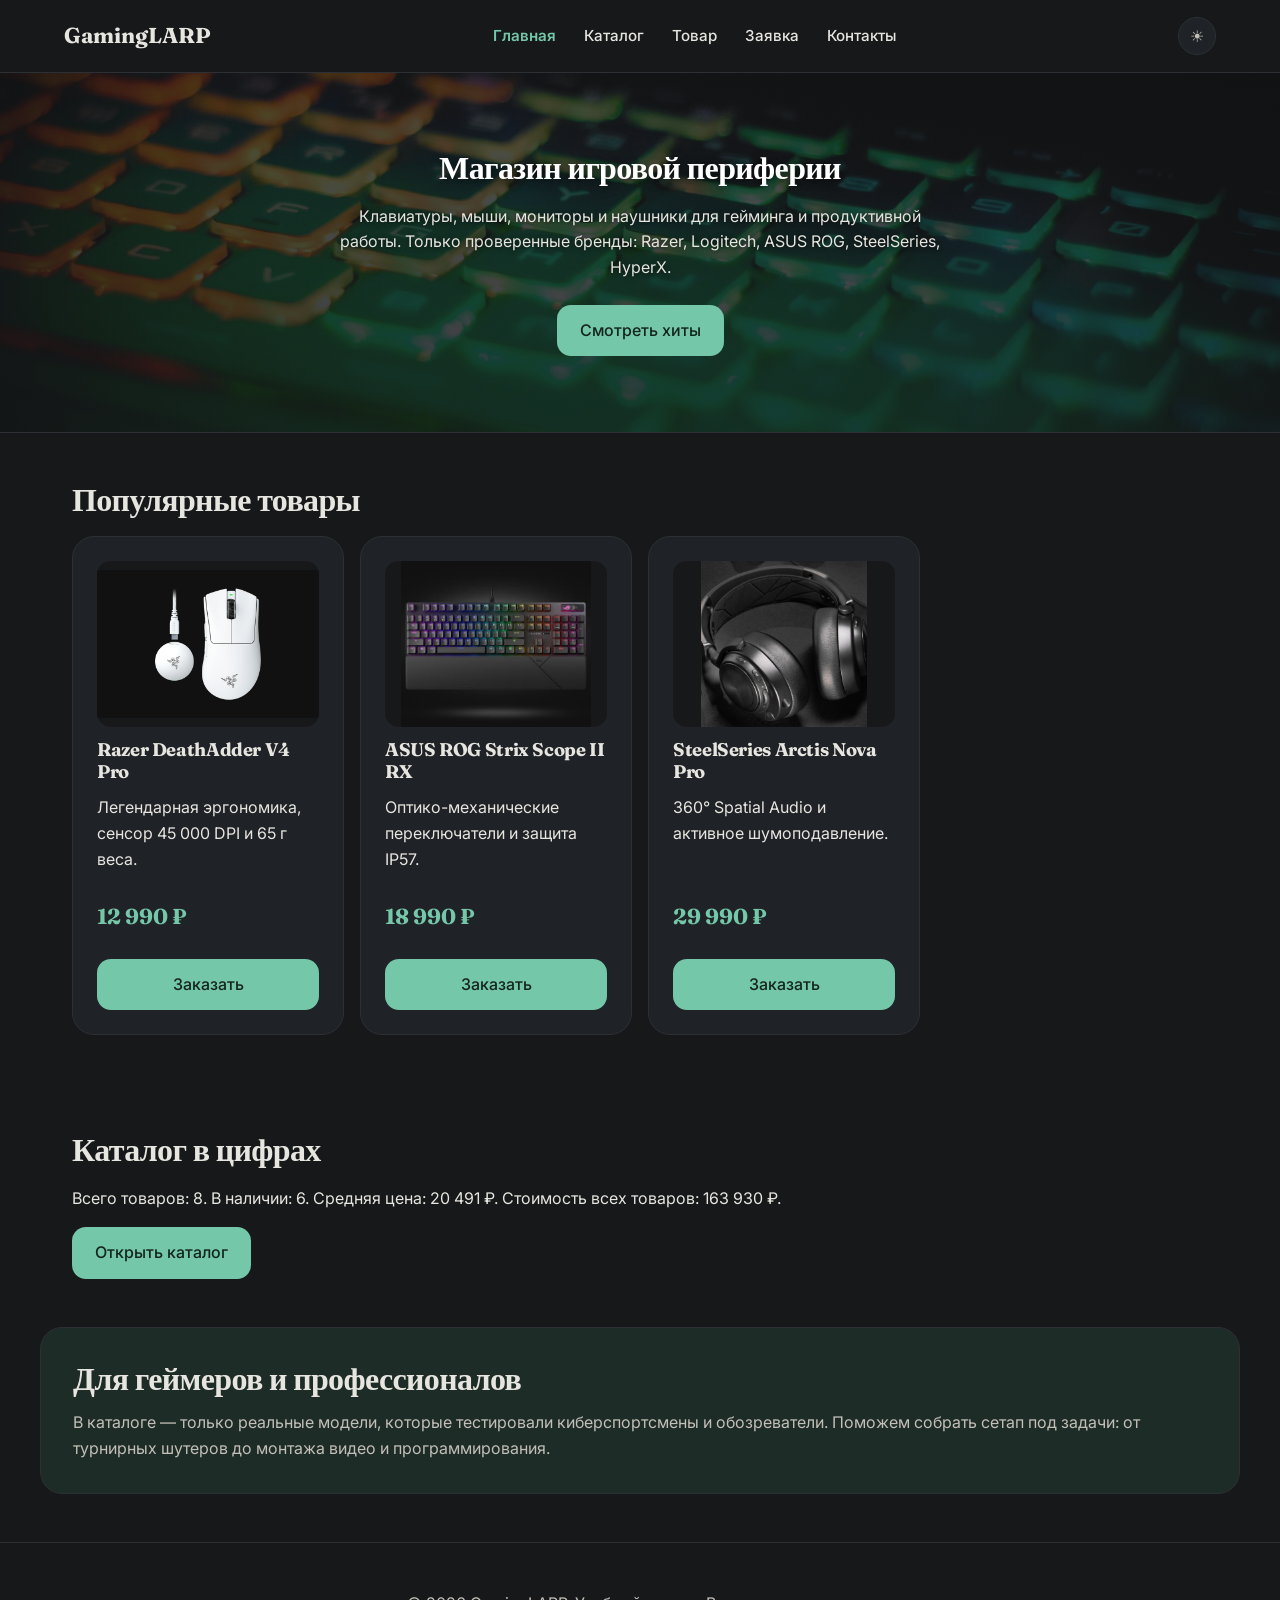
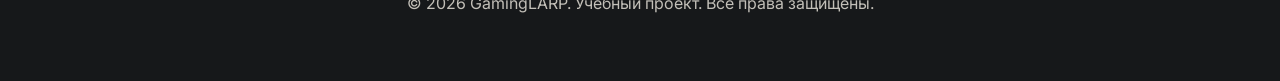
==== index.html @ b8dd520a "feat: complete JavaScript shop coursework" ====
<!doctype html>
<html lang="ru">
  <head>
    <meta charset="UTF-8" />
    <meta name="viewport" content="width=device-width, initial-scale=1.0" />
    <title>Магазин игровой периферии</title>
    <link href="https://fonts.googleapis.com/css2?family=Inter:wght@400;500;600&family=Fraunces:opsz,wght@9..144,700&display=swap" rel="stylesheet" />
    <link rel="stylesheet" href="css/style.css" />
    <link rel="stylesheet" href="css/responsive.css" />
    <script src="js/data.js" defer></script>
    <script src="js/catalog.js" defer></script>
    <script src="js/validation.js" defer></script>
    <script src="js/main.js" defer></script>
  </head>
  <body>
    <a class="skip-link" href="#main">Перейти к основному содержимому</a>
    
    <header class="site-header">
      <div class="site-header__inner">
        <a class="site-header__logo" href="index.html">GamingLARP</a>
        <nav class="site-nav" aria-label="Основная навигация">
          <ul class="site-nav__list">
            <li><a class="site-nav__link site-nav__link--active" href="index.html" aria-current="page">Главная</a></li>
            <li><a class="site-nav__link" href="catalog.html">Каталог</a></li>
            <li><a class="site-nav__link" href="product.html">Товар</a></li>
            <li><a class="site-nav__link" href="order.html?product=3">Заявка</a></li>
            <li><a class="site-nav__link" href="contacts.html">Контакты</a></li>
          </ul>
        </nav>
        <button class="theme-toggle" type="button" data-theme-toggle aria-label="Переключить тему">
          <span class="theme-toggle__icon" aria-hidden="true">☾</span>
        </button>
      </div>
    </header>

    <main id="main">
     
      <section class="hero">
        <h1>Магазин игровой периферии</h1>
        <p>Клавиатуры, мыши, мониторы и наушники для гейминга и продуктивной работы. Только проверенные бренды: Razer, Logitech, ASUS ROG, SteelSeries, HyperX.</p>
        <a class="button" href="#popular">Смотреть хиты</a>
      </section>

    
      <section class="section" id="popular">
        <h2>Популярные товары</h2>

        <div class="products-grid">

          <article class="product-card" data-product-id="mouse-razer-da">
            <img src="images/mouse-razer.jpg" alt="Игровая мышь Razer" loading="lazy" class="product-card__image" />
            <h3 class="product-card__title">Razer DeathAdder V4 Pro</h3>
            <p class="product-card__description">
              Легендарная эргономика, сенсор 45 000 DPI и 65 г веса.
            </p>
            <p class="product-card__price">12 990 ₽</p>
            <a href="order.html?product=1" class="button">Заказать</a>
          </article>

          <article class="product-card" data-product-id="keyboard-asus-rog">
            <img src="images/keyboard-asus.jpg" alt="Клавиатура ASUS ROG" loading="lazy" class="product-card__image" />
            <h3 class="product-card__title">ASUS ROG Strix Scope II RX</h3>
            <p class="product-card__description">
              Оптико-механические переключатели и защита IP57.
            </p>
            <p class="product-card__price">18 990 ₽</p>
            <a href="order.html?product=7" class="button">Заказать</a>
          </article>

        
          <article class="product-card" data-product-id="headset-steelseries">
            <img src="images/headset-steelseries.jpg" alt="Наушники SteelSeries" loading="lazy" class="product-card__image" />
            <h3 class="product-card__title">SteelSeries Arctis Nova Pro</h3>
            <p class="product-card__description">
              360° Spatial Audio и активное шумоподавление.
            </p>
            <p class="product-card__price">29 990 ₽</p>
            <a href="order.html?product=undefined" class="button">Заказать</a>
          </article>
        </div>
      </section>

      
      <section class="section" aria-labelledby="stats-title"><h2 id="stats-title">Каталог в цифрах</h2><p data-product-statistics></p><a class="button" href="catalog.html">Открыть каталог</a></section>
      <aside class="aside-info">
        <h2>Для геймеров и профессионалов</h2>
        <p>
          В каталоге — только реальные модели, которые тестировали
          киберспортсмены и обозреватели. Поможем собрать сетап под задачи: от
          турнирных шутеров до монтажа видео и программирования.
        </p>
      </aside>
    </main>

    <footer>
      <p>&copy; 2026 GamingLARP. Учебный проект. Все права защищены.</p>
    </footer>
  </body>
</html>
---- css/style.css ----
:root {
  --color-bg: #faf8f5;
  --color-surface: #ffffff;
  --color-text: #2b2a28;
  --color-muted: #6b6862;
  --color-border: #e5e0d8;
  
  --color-primary: #2f6f5e;
  --color-btn-text: #ffffff; 
  --color-primary-dark: #245448;
  --color-primary-soft: #e6f0ec;
  
  --radius-sm: 8px;
  --radius-md: 14px;
  --radius-lg: 22px;
  --radius-pill: 999px;
  
  --shadow-sm: 0 1px 2px rgba(43, 42, 40, 0.06);
  --shadow-md: 0 6px 20px rgba(43, 42, 40, 0.08);
  --shadow-lg: 0 14px 40px rgba(43, 42, 40, 0.12);
  
  --space-1: 4px;
  --space-2: 8px;
  --space-3: 12px;
  --space-4: 16px;
  --space-5: 24px;
  --space-6: 32px;
  --space-7: 48px;
  --space-8: 64px;
  
  --font-sans: "Inter", "Segoe UI", system-ui, sans-serif;
  --font-display: "Fraunces", "Georgia", serif;
  
  --container: 1200px;
}

/* Тёмная тема */
:root[data-theme="dark"] {
  --color-bg: #16181a;
  --color-surface: #1f2226;
  --color-text: #e7e5e0;
 --color-muted: #c2bfb8;
  --color-border: #2c3034;
  
  --color-primary: #74c7a8;
  --color-primary-dark: #9adfc4;
  --color-primary-soft: #1e2c27;
  
  --shadow-sm: 0 1px 2px rgba(0, 0, 0, 0.5);
  --shadow-md: 0 6px 20px rgba(0, 0, 0, 0.55);
  --shadow-lg: 0 14px 40px rgba(0, 0, 0, 0.65);
}

/* База */
*,
*::before,
*::after {
  box-sizing: border-box;
}

html {
  scroll-behavior: smooth;
}

body {
  margin: 0;
  font-family: var(--font-sans);
  font-size: 16px;
  line-height: 1.6;
  background: var(--color-bg);
  color: var(--color-text);
  -webkit-font-smoothing: antialiased;
  
  /* Прижимаем футер к низу */
  min-height: 100vh;
  display: flex;
  flex-direction: column;
}

main {
  flex: 1;
}

img {
  max-width: 100%;
  display: block;
}

a {
  color: var(--color-primary);
  text-decoration: none;
  transition: color 0.2s;
}

a:hover {
  color: var(--color-primary-dark);
}

h1, h2, h3, h4 {
  font-family: var(--font-display);
  font-weight: 700;
  line-height: 1.2;
  letter-spacing: -0.02em;
  margin: 0 0 var(--space-4);
  color: var(--color-text);
}

h1 {
  font-size: clamp(2rem, 4vw, 3rem);
}

h2 {
  font-size: clamp(1.5rem, 2.5vw, 2rem);
}

p {
  margin: 0 0 var(--space-4);
}

/* Доступность */
:focus-visible {
  outline: 3px solid var(--color-primary);
  outline-offset: 2px;
}

.sr-only {
  position: absolute;
  width: 1px;
  height: 1px;
  padding: 0;
  margin: -1px;
  overflow: hidden;
  clip: rect(0, 0, 0, 0);
  border: 0;
}

.skip-link {
  position: absolute;
  left: 16px;
  top: -100px;
  z-index: 1000;
  padding: 8px 12px;
  color: #ffffff;
  background-color: #111111;
  border-radius: 6px;
  text-decoration: none;
}

.skip-link:focus {
  top: 16px;
}

/* Контейнеры и кнопки */
.section {
  max-width: var(--container);
  margin: 0 auto;
  padding: var(--space-7) var(--space-5);
}

.button {
  display: inline-flex;
  align-items: center;
  justify-content: center;
  gap: var(--space-2);
  padding: 12px 22px;
  font: inherit;
  font-weight: 500;
  color: #ffffff;
  background: var(--color-primary);
  border: 1px solid transparent;
  border-radius: var(--radius-md);
  cursor: pointer;
  text-decoration: none;
  transition: background 0.2s, transform 0.15s;
}

.button:hover {
  background: var(--color-primary-dark);
  transform: translateY(-1px);
}

/* Шапка */
.site-header {
  position: sticky;
  top: 0;
  z-index: 50;
  background: var(--color-bg);
  border-bottom: 1px solid var(--color-border);
}

.site-header__inner {
  max-width: var(--container);
  margin: 0 auto;
  padding: var(--space-4) var(--space-5);
  display: flex;
  align-items: center;
  justify-content: space-between;
  gap: var(--space-5);
}

.site-header__logo {
  font-family: var(--font-display);
  font-weight: 700;
  font-size: 1.35rem;
  color: var(--color-text);
}

.site-nav__list {
  list-style: none;
  margin: 0;
  padding: 0;
  display: flex;
  align-items: center;
  gap: var(--space-1);
}

.site-nav__link {
  display: inline-block;
  padding: 8px 14px;
  border-radius: var(--radius-sm);
  color: var(--color-text);
  font-weight: 500;
}

.site-nav__link:hover {
  background: var(--color-primary-soft);
}

.site-nav__link--active {
  color: var(--color-primary);
  font-weight: 600;
}

/* Кнопка темы */
.theme-toggle {
  display: inline-grid;
  place-items: center;
  width: 38px;
  height: 38px;
  padding: 0;
  font-size: 1rem;
  color: var(--color-muted);
  background: var(--color-surface);
  border: 1px solid var(--color-border);
  border-radius: var(--radius-pill);
  cursor: pointer;
}

.theme-toggle:hover {
  color: var(--color-primary);
  border-color: var(--color-primary);
}

/* Hero */
.hero {
  position: relative;
  min-height: 60vh;
  display: flex;
  flex-direction: column;
  align-items: center;
  justify-content: center;
  text-align: center;
  padding: var(--space-8) var(--space-5);
  border-bottom: 1px solid var(--color-border);
  background-image: linear-gradient(rgba(22, 24, 26, 0.75), rgba(22, 24, 26, 0.85)), url("../images/hero-bg.jpg");
  background-size: cover;
  background-position: center;
  background-attachment: fixed;
}

.hero h1 {
  margin-bottom: var(--space-4);
  color: #ffffff;
  text-shadow: 0 2px 10px rgba(0, 0, 0, 0.6);
}

.hero p {
  max-width: 620px;
  margin: 0 auto var(--space-5);
  color: #e7e5e0;
  font-size: 1.05rem;
  text-shadow: 0 1px 5px rgba(0, 0, 0, 0.6);
}

/* Сетка товаров и карточки */
.products-grid {
  display: grid;
  grid-template-columns: repeat(auto-fill, minmax(240px, 1fr));
  gap: var(--space-5);
}

.product-card {
  display: flex;
  flex-direction: column;
  gap: var(--space-3);
  padding: var(--space-5);
  background: var(--color-surface);
  border: 1px solid var(--color-border);
  border-radius: var(--radius-lg);
  transition: transform 0.2s;
}

.product-card:hover {
  transform: translateY(-4px);
}

.product-card__image {
  border-radius: var(--radius-md);
  aspect-ratio: 4 / 3;
  object-fit: contain;
  background: var(--color-bg);
}

.product-card__title {
  margin: 0;
  font-size: 1.15rem;
}

.product-card__price {
  margin: auto 0 var(--space-3);
  font-family: var(--font-display);
  font-size: 1.35rem;
  font-weight: 700;
  color: var(--color-primary);
}

/* Каталог */
.catalog-layout {
  max-width: var(--container);
  margin: 0 auto;
  padding: var(--space-6) var(--space-5);
  display: grid;
  grid-template-columns: 260px 1fr;
  gap: var(--space-6);
  align-items: start;
}

.catalog-filters {
  padding: var(--space-5);
  background: var(--color-surface);
  border: 1px solid var(--color-border);
  border-radius: var(--radius-lg);
}

.filters-form {
  display: grid;
  gap: var(--space-4);
}

.filters-form fieldset {
  border: none;
  padding: 0;
  display: grid;
  gap: var(--space-2);
}

.filters-form label {
  display: flex;
  align-items: center;
  gap: var(--space-2);
  cursor: pointer;
}

/* Таблицы */
.table-wrapper {
  overflow-x: auto;
  width: 100%;
  margin-bottom: var(--space-4);
  border: 1px solid var(--color-border);
  border-radius: var(--radius-md);
}

.product-table {
  width: 100%;
  border-collapse: collapse;
  min-width: 400px;
}

.product-table th,
.product-table td {
  padding: 12px;
  border-bottom: 1px solid var(--color-border);
  text-align: left;
}

.product-table th {
  width: 40%;
  color: var(--color-muted);
  font-weight: 500;
}

/* Формы */
.order-form {
  display: grid;
  gap: var(--space-4);
}

.form-field {
  display: grid;
  gap: var(--space-2);
}

.form-field input,
.form-field select,
.form-field textarea {
  width: 100%;
  padding: 10px 12px;
  font: inherit;
  border: 1px solid var(--color-border);
  border-radius: var(--radius-sm);
  background: var(--color-bg);
  color: var(--color-text);
}

.form-actions {
  display: flex;
  gap: var(--space-3);
  border-top: 1px solid var(--color-border);
  padding-top: var(--space-4);
}

.form-actions button {
  padding: 11px 20px;
  border-radius: var(--radius-md);
  border: none;
  background: var(--color-primary);
  color: #ffffff;
  cursor: pointer;
}

/* Инфо-блок и подвал */
.aside-info {
  max-width: var(--container);
  margin: 0 auto var(--space-7);
  padding: var(--space-6);
  background: var(--color-primary-soft);
  border-radius: var(--radius-lg);
  border: 1px solid var(--color-border);
}

.aside-info h2 {
  margin-bottom: var(--space-3);
}

.aside-info p {
  margin: 0;
  color: var(--color-muted);
}

footer {
  padding: var(--space-7) var(--space-5);
  text-align: center;
  color: var(--color-muted);
  border-top: 1px solid var(--color-border);
}
---- css/responsive.css ----
body {
  overflow-x: hidden; 
}

.section {
  padding-inline: 16px;
  padding-block: 24px;
}


.site-header__inner {
  flex-direction: column;
  align-items: center;
  gap: 16px;
  padding-block: 16px;
}

.site-nav__list {
  flex-direction: row;
  flex-wrap: wrap;
  justify-content: center;
  gap: 8px;
}

.site-nav__link {
  display: block;
  padding: 8px 12px;
  font-size: 0.95rem;
}


.products-grid {
  grid-template-columns: 1fr;
  gap: 16px;
}

.catalog-layout {
  display: flex;
  flex-direction: column;
  gap: 24px;
}

.catalog-filters {
  position: static;
  width: 100%;
}


.order-form {
  grid-template-columns: 1fr;
}

.form-actions {
  flex-direction: column-reverse;
}

.form-actions button {
  width: 100%;
}


.hero {
  background-attachment: scroll;
  min-height: 40vh;
}

.hero h1 {
  font-size: 2rem;
}

.hero p {
  font-size: 1rem;
}


@media (min-width: 640px) {
  .section {
    padding-inline: 24px;
  }

  .products-grid {
    grid-template-columns: repeat(2, minmax(0, 1fr));
  }

  .form-actions {
    flex-direction: row;
  }

  .form-actions button {
    width: auto;
  }
}


@media (min-width: 768px) {
  .site-header__inner {
    flex-direction: row;
    justify-content: space-between;
  }

  .site-nav__list {
    flex-wrap: nowrap;
    gap: 4px;
  }

  .order-form {
    grid-template-columns: repeat(2, minmax(0, 1fr));
  }

  .form-field--wide {
    grid-column: 1 / -1;
  }
}


@media (min-width: 1024px) {
  .section {
    padding-inline: 32px;
    padding-block: 48px;
  }

  .products-grid {
    grid-template-columns: repeat(3, minmax(0, 1fr));
  }

  .catalog-layout {
    display: grid;
    grid-template-columns: 260px minmax(0, 1fr);
    align-items: start;
  }

  .catalog-filters {
    position: sticky;
    top: 90px;
  }
}


@media (min-width: 1280px) {
  .products-grid {
    grid-template-columns: repeat(4, minmax(0, 1fr));
  }
}
/* Дополнения КР №4 */
[hidden] { display: none !important; }
.catalog-heading { padding-bottom: 0; width: 100%; }
.catalog-products, .catalog-products .product-card { min-width: 0; width: 100%; }
.catalog-products { overflow-wrap: anywhere; }
.catalog-products .products-grid { grid-template-columns: repeat(auto-fit, minmax(min(100%, 220px), 1fr)); }
.button:disabled { opacity: .65; cursor: default; transform: none; }
.field-error { color: #b3261e; }
:root[data-theme="dark"] .field-error { color: #ffb4ab; }
[aria-invalid="true"] { border-color: #b3261e; }
.consent-label { display: flex; gap: 8px; align-items: center; }
.consent-label input { width: auto; }
.form-message { margin: 0; }
.form-actions { grid-column: 1 / -1; }
:root[data-theme="dark"] .button, :root[data-theme="dark"] .form-actions button { color: #14251f; }
@media (max-width: 639px) { .catalog-layout { padding-inline: 16px; } }
@media (prefers-reduced-motion: reduce) { html { scroll-behavior: auto; } *, *::before, *::after { transition: none !important; } }
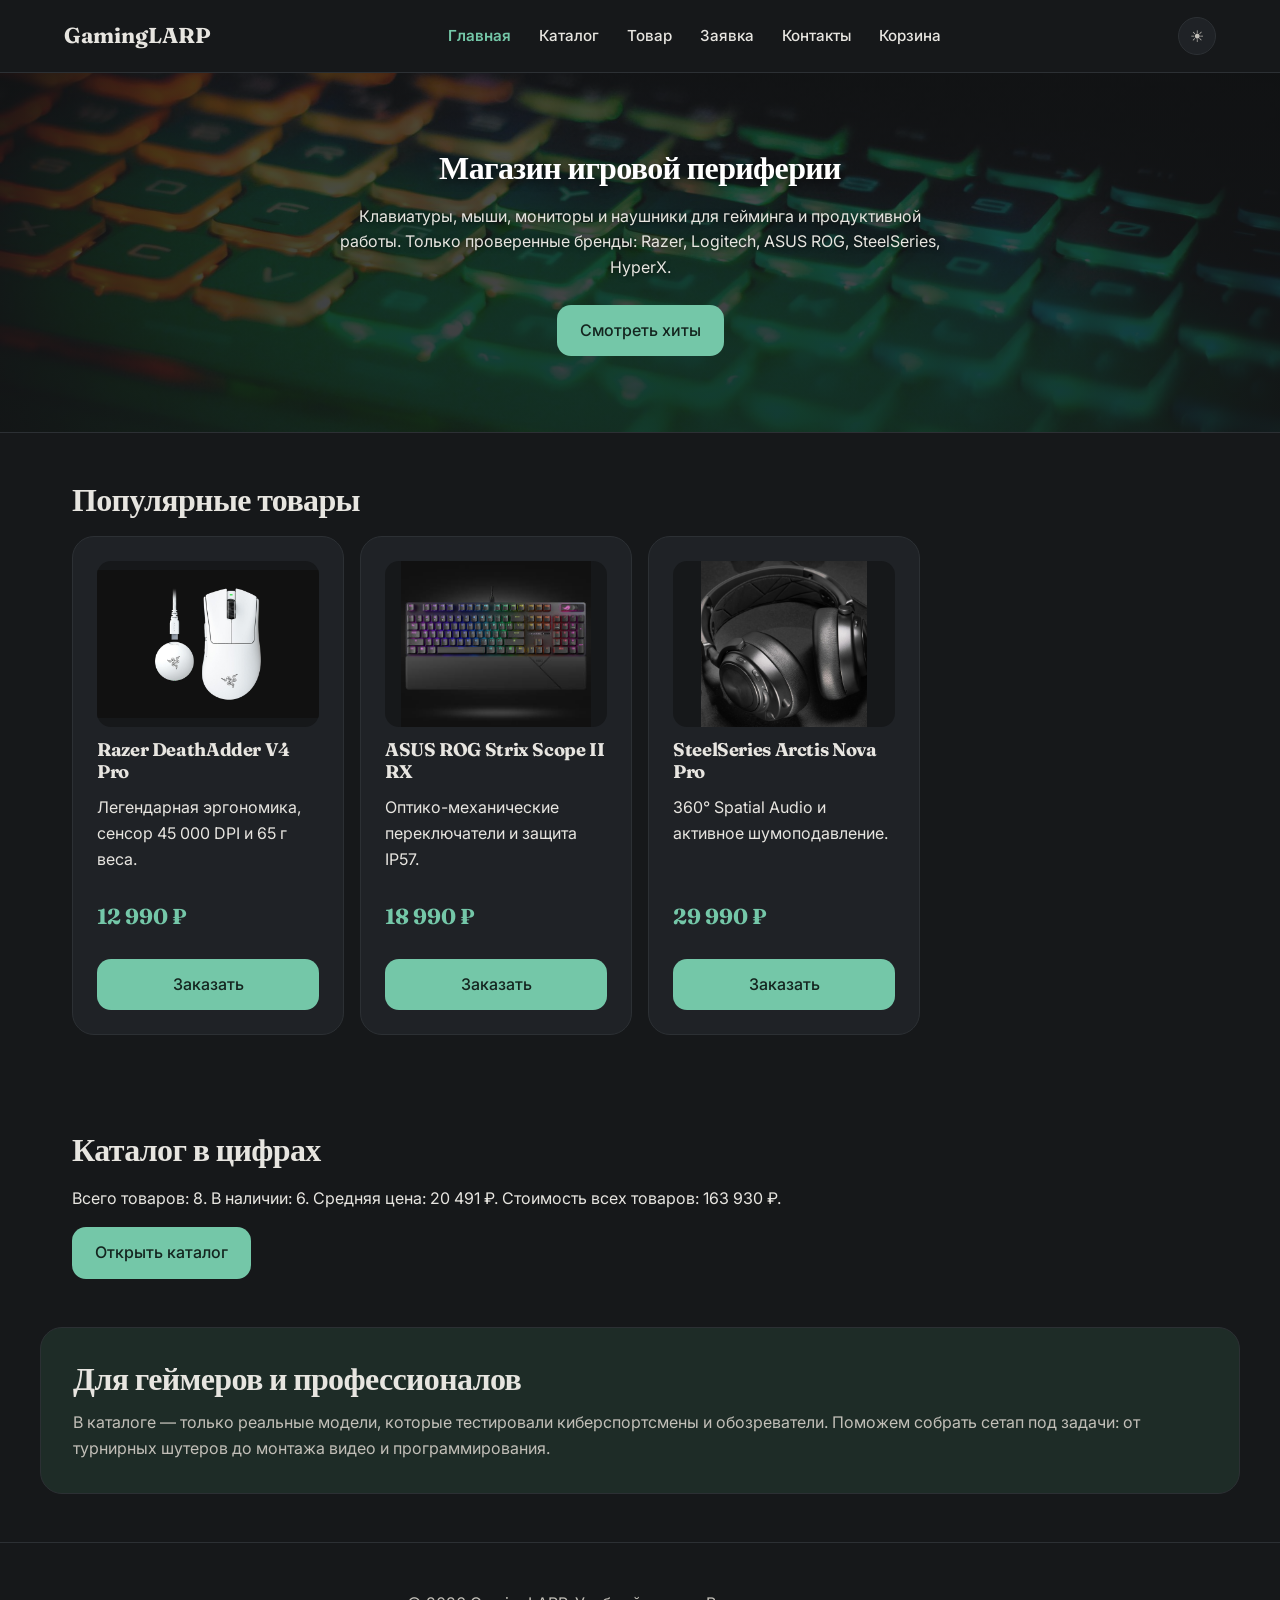
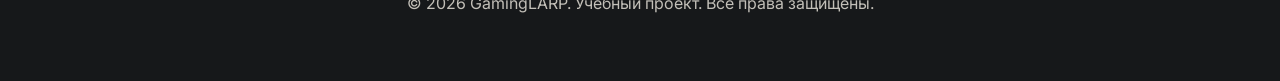
==== commit 23f1d578: "feature: added cart" ====
--- a/index.html
+++ b/index.html
@@ -9,6 +9,7 @@
     <link rel="stylesheet" href="css/responsive.css" />
     <script src="js/data.js" defer></script>
     <script src="js/catalog.js" defer></script>
+    <script src="js/cart.js" defer></script>
     <script src="js/validation.js" defer></script>
     <script src="js/main.js" defer></script>
   </head>
@@ -25,6 +26,7 @@
             <li><a class="site-nav__link" href="product.html">Товар</a></li>
             <li><a class="site-nav__link" href="order.html?product=3">Заявка</a></li>
             <li><a class="site-nav__link" href="contacts.html">Контакты</a></li>
+            <li><a class="site-nav__link" href="cart.html">Корзина<span data-cart-count></span></a></li>
           </ul>
         </nav>
         <button class="theme-toggle" type="button" data-theme-toggle aria-label="Переключить тему">
--- a/css/responsive.css
+++ b/css/responsive.css
@@ -158,3 +158,22 @@
 :root[data-theme="dark"] .button, :root[data-theme="dark"] .form-actions button { color: #14251f; }
 @media (max-width: 639px) { .catalog-layout { padding-inline: 16px; } }
 @media (prefers-reduced-motion: reduce) { html { scroll-behavior: auto; } *, *::before, *::after { transition: none !important; } }
+
+/* Корзина */
+.cart-page { width: min(100%, 900px); }
+.cart-list { display: grid; gap: var(--space-4); list-style: none; margin: 0; padding: 0; }
+.cart-item { display: grid; grid-template-columns: minmax(0, 1fr) auto auto auto; align-items: center; }
+.cart-item:hover { transform: none; }
+.cart-quantity { display: flex; gap: 8px; align-items: center; }
+.cart-quantity .button { min-width: 42px; padding: 5px 10px; }
+.cart-quantity output { min-width: 2ch; text-align: center; }
+.cart-remove { color: var(--color-text); background: transparent; border: 1px solid var(--color-border); border-radius: var(--radius-sm); padding: 8px 12px; font: inherit; cursor: pointer; }
+.cart-summary { display: flex; flex-wrap: wrap; justify-content: space-between; align-items: center; gap: var(--space-4); margin: var(--space-5) 0; }
+.cart-summary p { margin: 0; font-size: 1.3rem; }
+.cart-back { display: inline-block; margin-top: var(--space-4); }
+.cart-order { margin-bottom: var(--space-5); }
+@media (max-width: 639px) {
+  .cart-item { grid-template-columns: 1fr 1fr; }
+  .cart-item > div:first-child { grid-column: 1 / -1; }
+  .cart-remove { justify-self: start; }
+}
